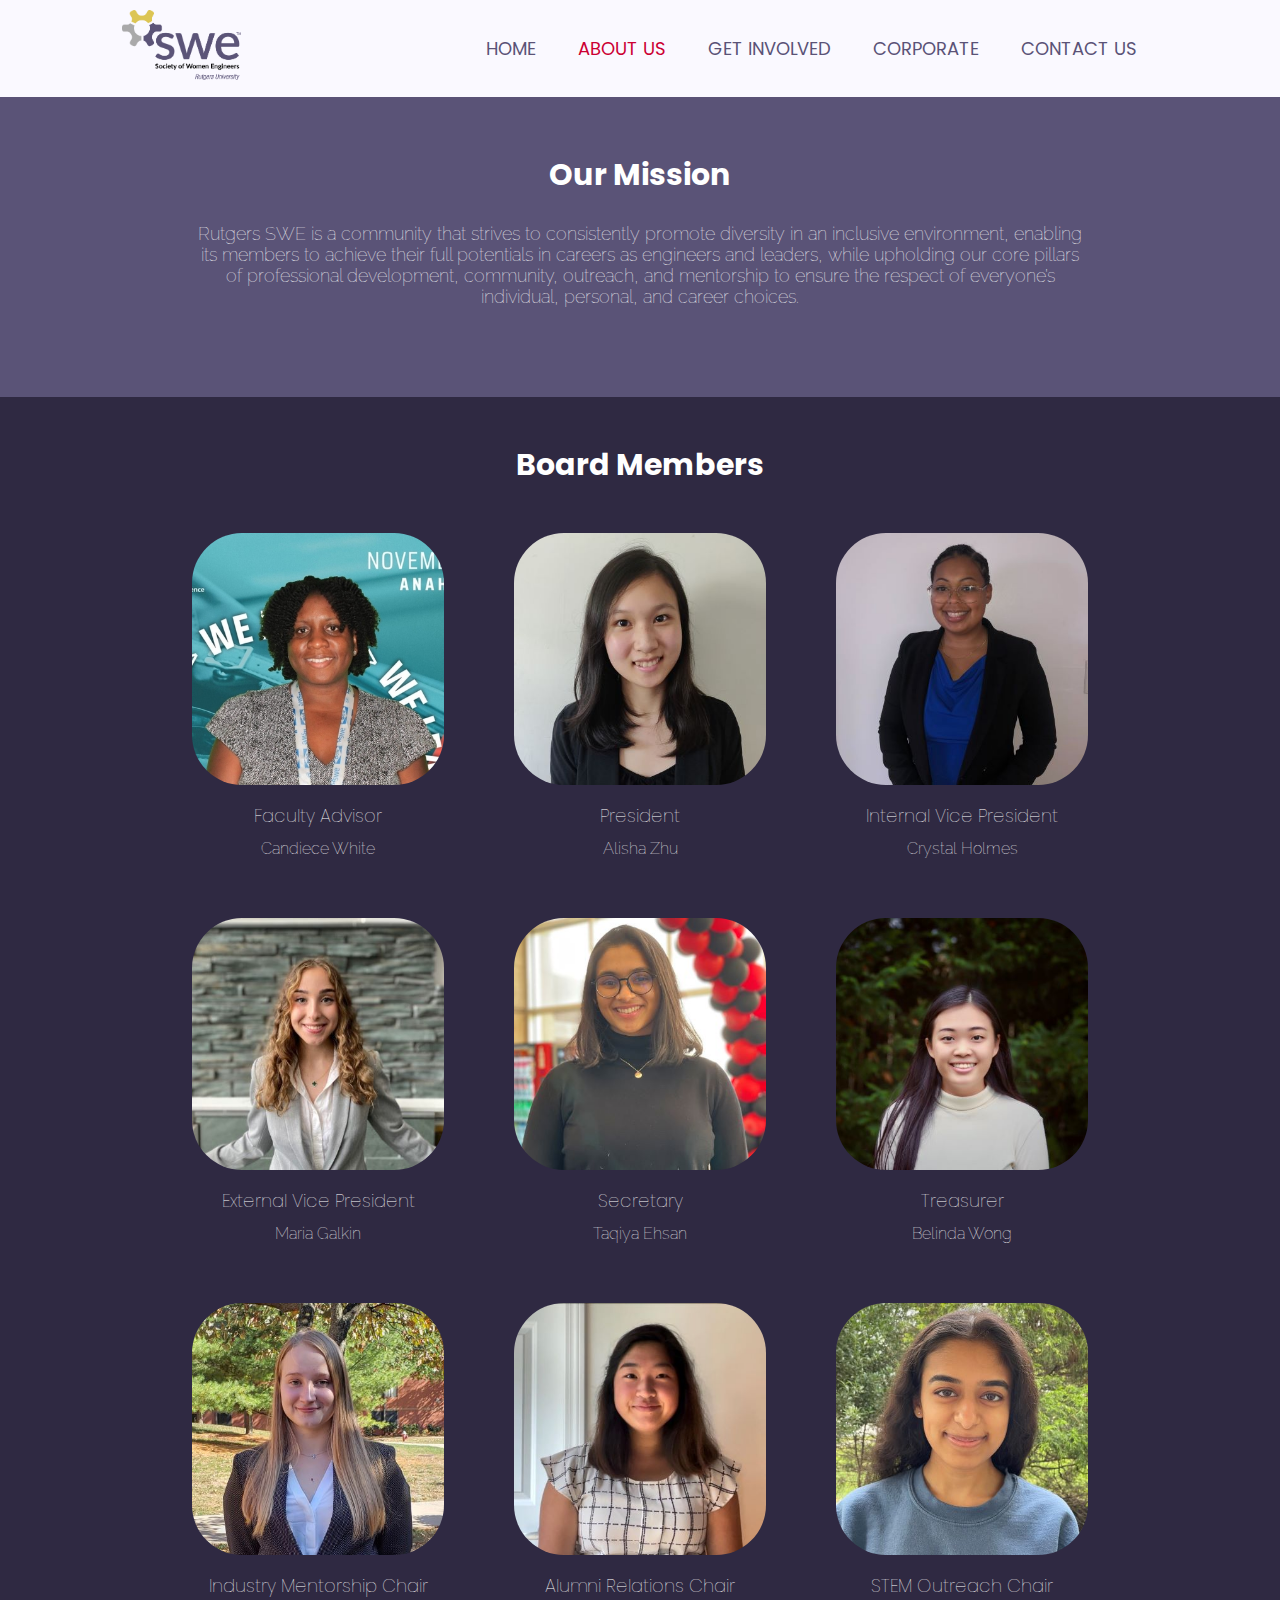
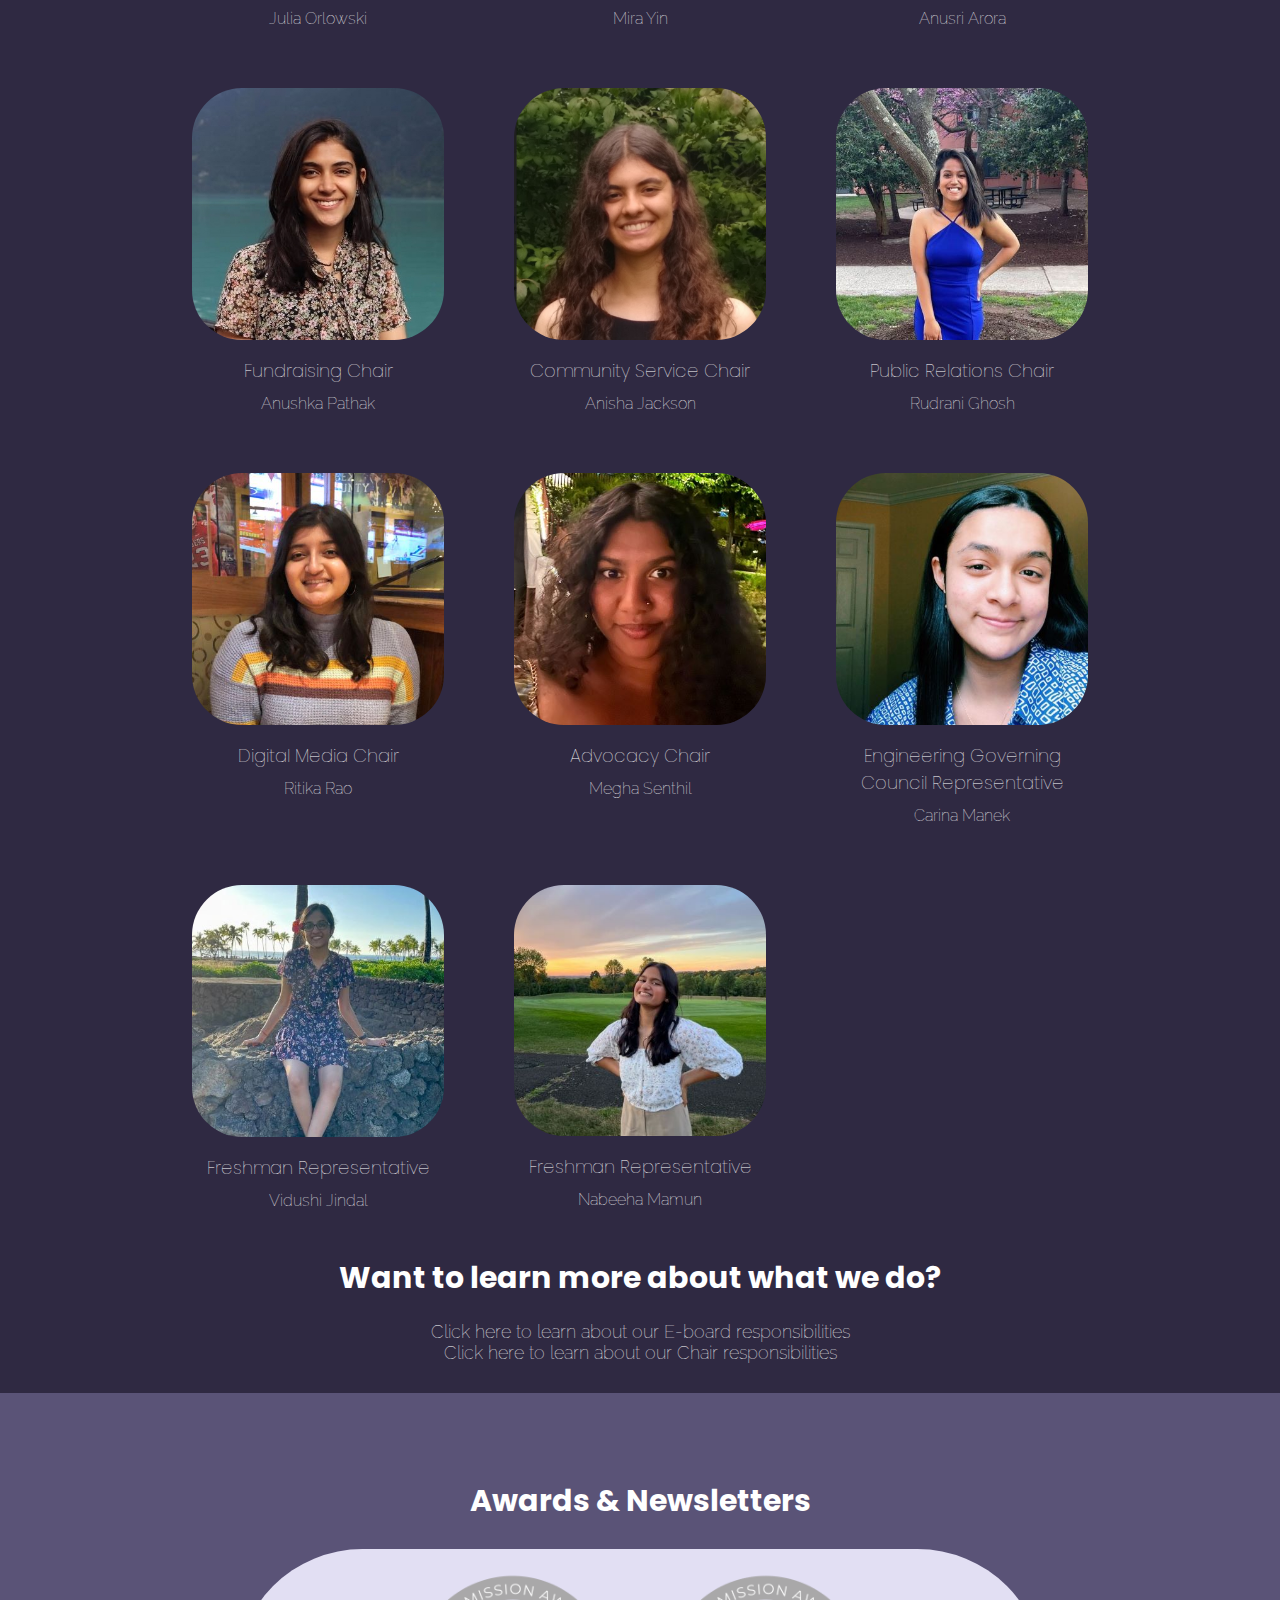
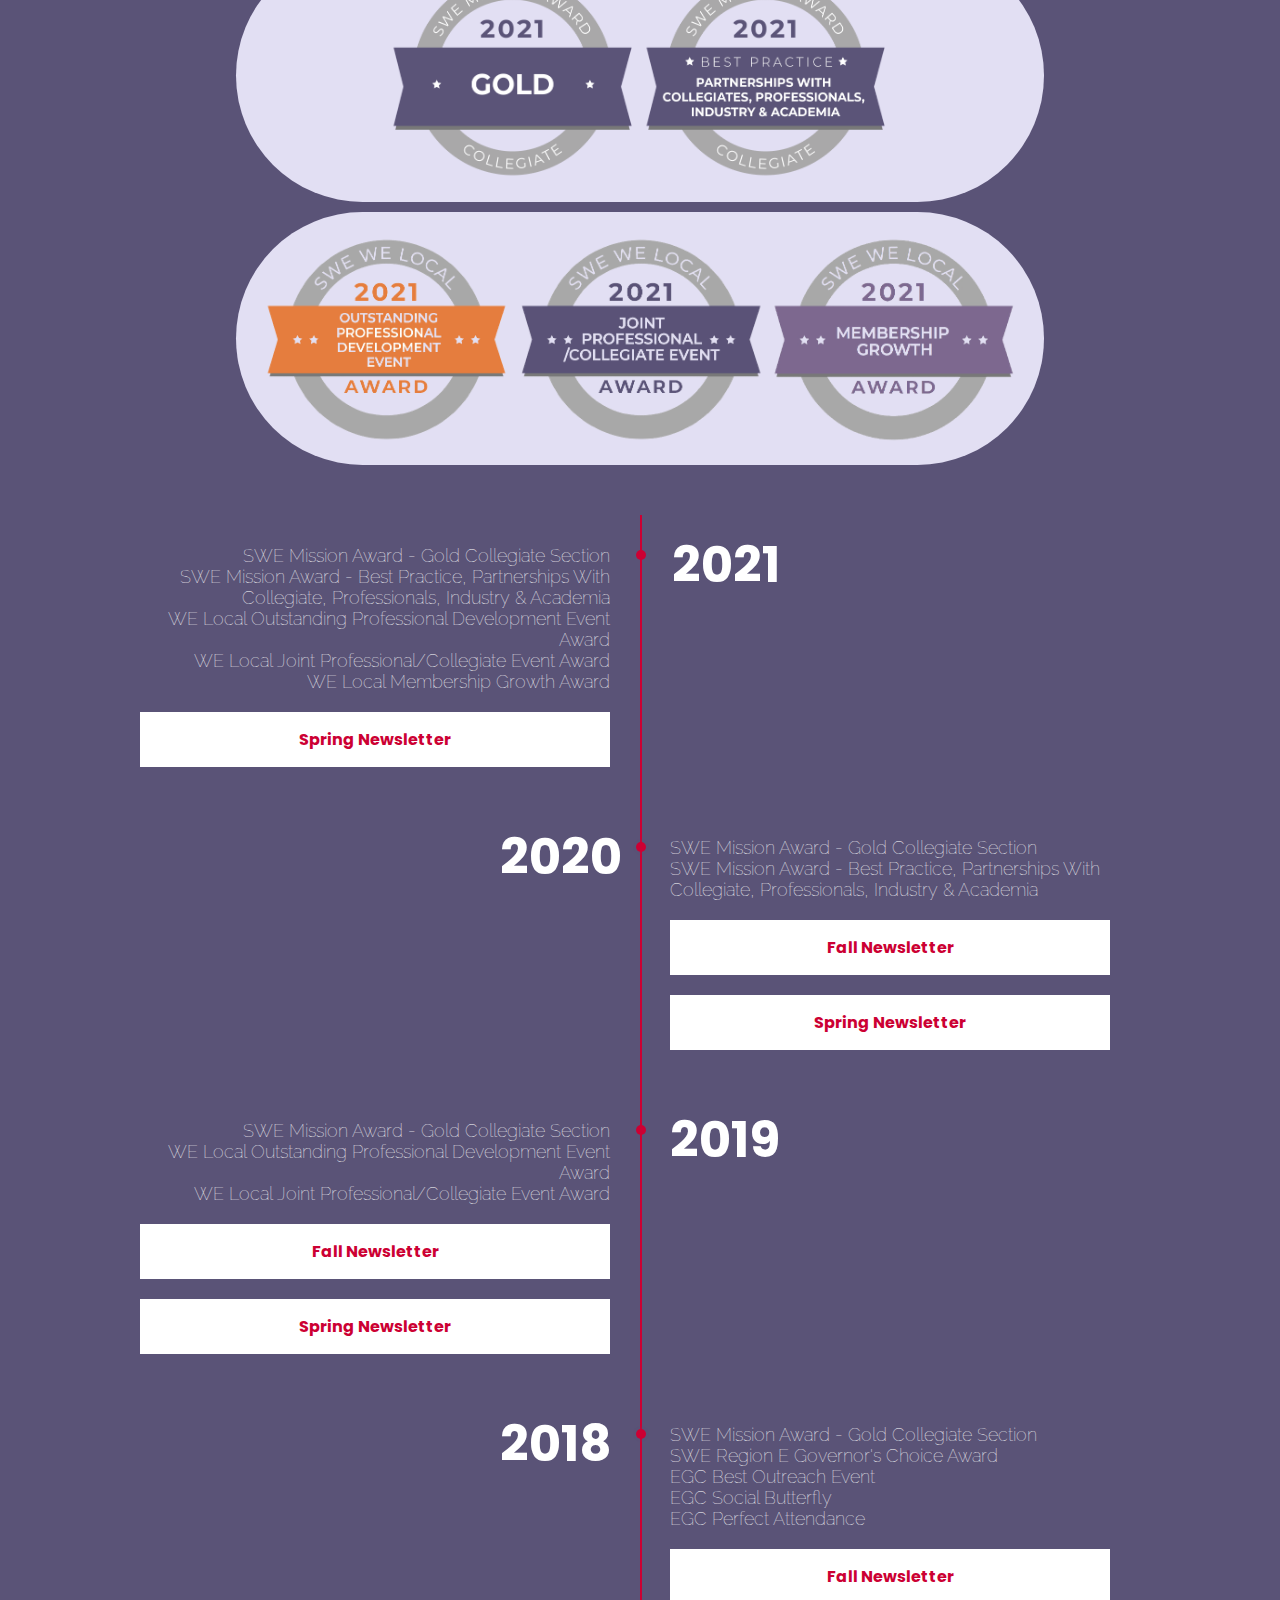
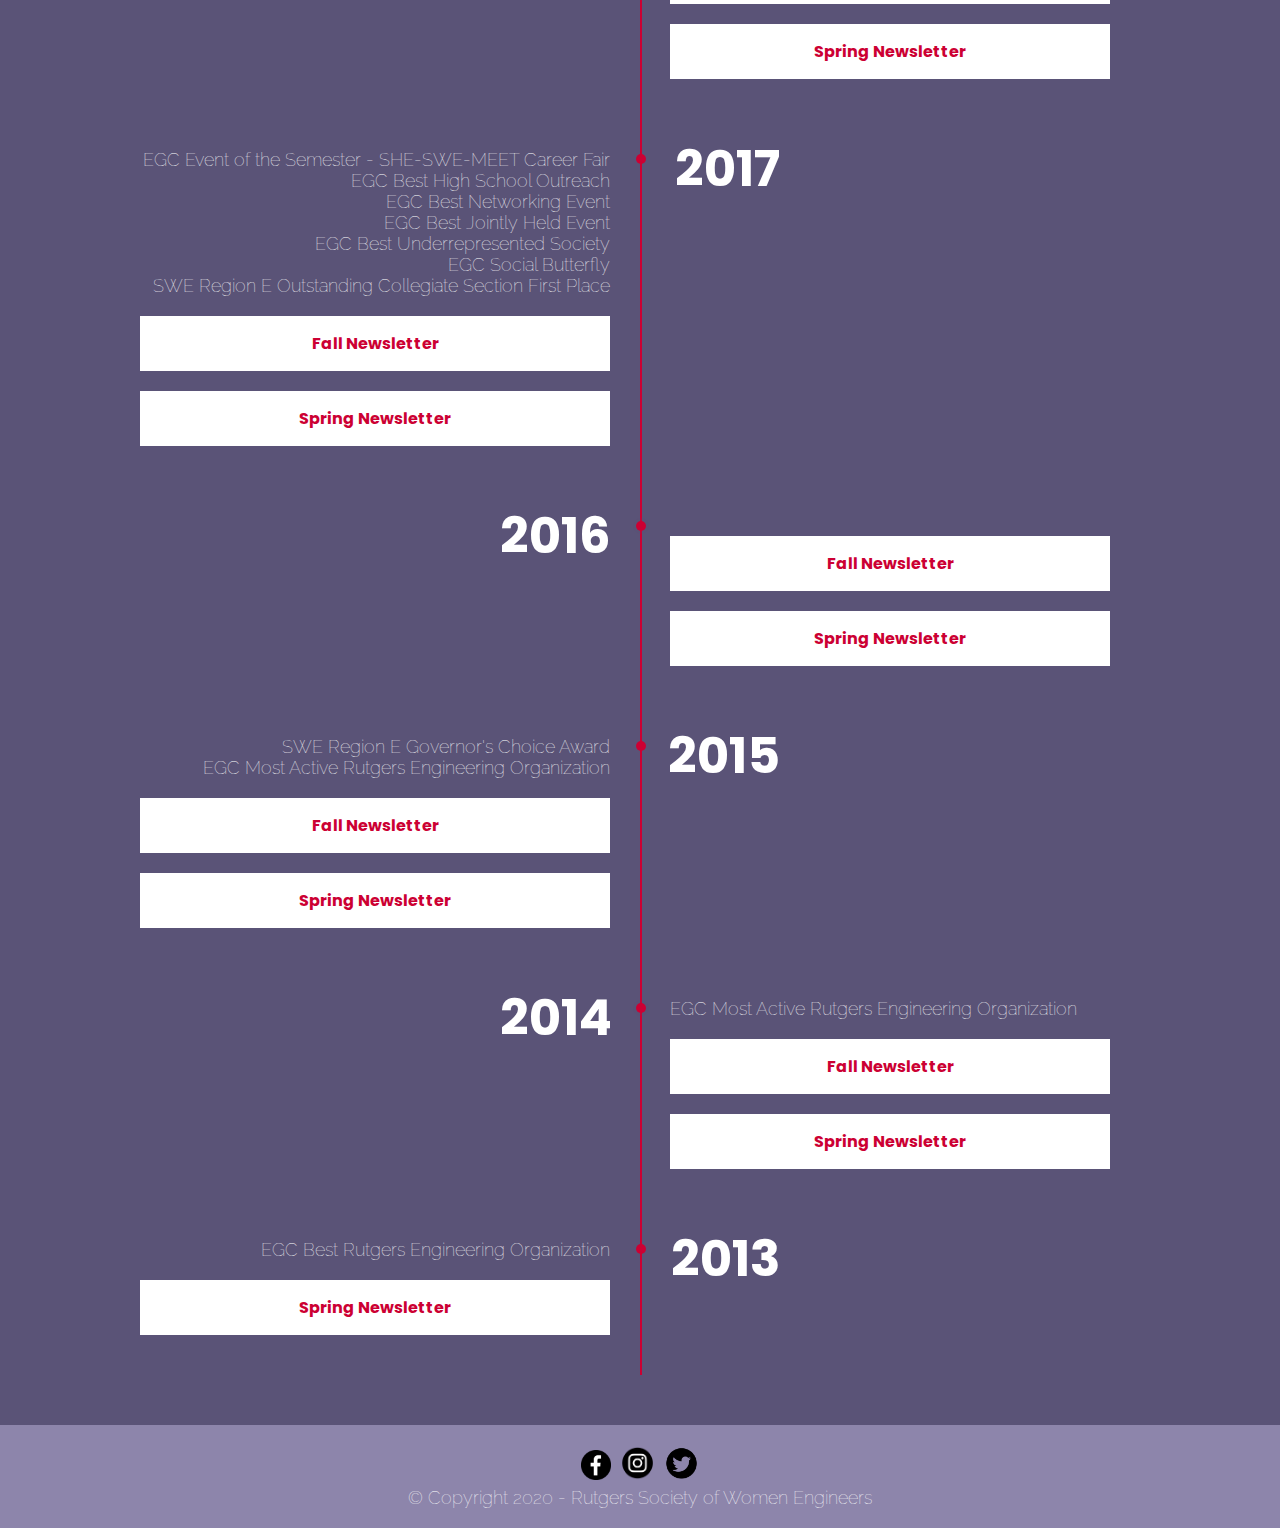
==== aboutus.html @ bba9e517 "initial commit" ====
<!DOCTYPE html>
    <head>
        <meta charset="utf-8">
        <meta http-equiv="X-UA-Compatible" content="IE=edge">
        <title></title>
        <meta name="description" content="">
        <meta name="viewport" content="width=device-width, initial-scale=1">
        <link rel="stylesheet" href="style.css">
        <link rel="apple-touch-icon" sizes="180x180" href="img/favicon_io/apple-touch-icon.png">
        <link rel="icon" type="image/png" sizes="32x32" href="img/favicon_io/favicon-32x32.png">
        <link rel="icon" type="image/png" sizes="16x16" href="img/favicon_io/favicon-16x16.png">
        <link href="https://fonts.googleapis.com/css2?family=Poppins&display=swap" rel="stylesheet">
        <link href="https://fonts.googleapis.com/css2?family=Raleway&display=swap" rel="stylesheet">
    </head>
    <body>
        <div class="site-wrapper">
            <nav>
                <a href="index.html"><img src="/img/icons/RU_SWE_logo/SWE_Logo_Rutgers_University_4C.png" height="70px"></a>
                <ul class="nav-links">
                    <li><a href="index.html">Home</a></li>
                    <li class="current"><a href="aboutus.html">About Us</a></li>
                    <li><a href="getinvolved.html">Get Involved</a></li>
                    <li><a href="corp.html">Corporate</a></li>
                    <li><a href="contactus.html">Contact Us</a></li>
                </ul>
                <div class="burger">
                    <div class="line1"></div>
                    <div class="line2"></div>
                    <div class="line3"></div>
                </div>
            </nav>
            <section class="showcase">
                <div class="mission">
                    <div class="container">
                        <h2>Our Mission</h2>
                        <p>Rutgers SWE is a community that strives to consistently promote diversity in an inclusive environment, enabling its members to achieve their full potentials in careers as engineers and leaders, while upholding our core pillars of professional development, community, outreach, and mentorship to ensure the respect of everyone’s individual, personal, and career choices.</p>
                    </div>
                </div>
            </section>
            <section id="eboard">
                <div class="container">
                    <div>
                        <h2>Board Members</h2>
                    </div>
                    <div class="img-grid">
                        <div class="eboard-box">
                            <img id = "headshot" src="/img/headshots/2020_2021/resized/DeanWhite.jpg">
                            <h4>Faculty Advisor</h4>
                            <p>Candiece White</p>
                        </div>
                        <div class="eboard-box">
                            <img id = "headshot" src="/img/headshots/2021_2022/final/Alisha.jpg">
                            <h4>President</h4>
                            <p>Alisha Zhu</p>
                        </div>
                        <div class="eboard-box">
                            <img id = "headshot" src="/img/headshots/2022_2023/final/Crystal.jpg">
                            <h4>Internal Vice President</h4>
                            <p>Crystal Holmes</p>
                        </div>
                        <div class="eboard-box">
                            <img id = "headshot" src="/img/headshots/2022_2023/final/Maria.jpg">
                            <h4>External Vice President</h4>
                            <p>Maria Galkin</p>
                        </div>
                        <div class="eboard-box">
                            <img id = "headshot" src="/img/headshots/2022_2023/final/Taqiya.jpg">
                            <h4>Secretary</h4>
                            <p>Taqiya Ehsan</p>
                        </div>
                        <div class="eboard-box">
                            <img id = "headshot" src="/img/headshots/2021_2022/final/Belinda.jpg">
                            <h4>Treasurer</h4>
                            <p>Belinda Wong</p>
                        </div>
                        <div class="eboard-box">
                            <img id = "headshot" src="/img/headshots/2022_2023/final/Julia.jpg">
                            <h4>Industry Mentorship Chair</h4>
                            <p>Julia Orlowski</p>
                        </div>
                        <div class="eboard-box">
                            <img id = "headshot" src="/img/headshots/2022_2023/final/Mira.jpg">
                            <h4>Alumni Relations Chair</h4>
                            <p>Mira Yin</p>
                        </div>
                        <div class="eboard-box">
                            <img id = "headshot" src="/img/headshots/2022_2023/final/Anusri.jpeg">
                            <h4>STEM Outreach Chair</h4>
                            <p>Anusri Arora</p>
                        </div>
                        <div class="eboard-box">
                            <img id = "headshot" src="/img/headshots/2020_2021/resized/Anushka.jpg">
                            <h4>Fundraising Chair</h4>
                            <p>Anushka Pathak</p>
                        </div>
                        <div class="eboard-box">
                            <img id = "headshot" src="/img/headshots/2021_2022/final/Anisha.png">
                            <h4>Community Service Chair</h4>
                            <p>Anisha Jackson</p>
                        </div>
                        <div class="eboard-box">
                            <img id = "headshot" src="/img/headshots/2022_2023/final/Rudrani.jpg">
                            <h4>Public Relations Chair</h4>
                            <p>Rudrani Ghosh</p>
                        </div>
                        <div class="eboard-box">
                            <img id = "headshot" src="/img/headshots/2022_2023/final/Ritika.jpg">
                            <h4>Digital Media Chair</h4>
                            <p>Ritika Rao</p>
                        </div>
                        <div class="eboard-box">
                            <img id = "headshot" src="/img/headshots/2022_2023/final/Megha.jpg">
                            <h4>Advocacy Chair</h4>
                            <p>Megha Senthil</p>
                        </div>
                        <div class="eboard-box">
                            <img id = "headshot" src="/img/headshots/2022_2023/final/Carina.jpeg">
                            <h4>Engineering Governing Council Representative</h4>
                            <p>Carina Manek</p>
                        </div>
                       <!--- <div class="eboard-box">
                            <img id = "headshot" src="insert link">
                            <h4>Historian</h4>
                            <p>insert name</p>
                        </div> -->
                   
                        <div class="eboard-box">
                            <img id = "headshot" src="/img/headshots/2022_2023/final/Vidushi.jpg">
                            <h4>Freshman Representative</h4>
                            <p>Vidushi Jindal</p>
                        </div>
                        <div class="eboard-box">
                            <img id = "headshot" src="/img/headshots/2022_2023/final/Nabeeha.jpg">
                            <h4>Freshman Representative</h4>
                            <p>Nabeeha Mamun</p>
                        </div>
                    </div>
                </div>
                
                <div class="pdfs">
                    <h2>Want to learn more about what we do?</h2>
                    <p class=""><a href=docs/eboardresponsibilities.pdf target="_blank">Click here to learn about our E-board responsibilities</a></p>
                    <p class=""> <a href=docs/chairresponsibilities.pdf target="_blank"> Click here to learn about our Chair responsibilities</a></p>
                </div>
    
            </section>  
            <div class="a-n">
                <h2>Awards & Newsletters</h2>
            </div>
            <div class="badges">
                <div class="badges-row">
                    <img src="/img/Badges-Collegiate_Gold2021.png" width="33%">
                    <img src="/img/Badges-Collegiate_Partnerships2021.png" width="33%">
                </div>
                <div class="badges-row">
                    <img src="/img/Badges-Collegiate_ProfDev2021.png" width="33%">
                    <img src="/img/Badges-Collegiate_JointProf2021.png" width="33%">
                    <img src="/img/Badges-Collegiate_MembGrowth2021.png" width="33%">
                </div>
            </div>
            <div class="timeline">
                <ul>
                    <li>
                        <div class="content">
                            <h3>2021</h3>
                            <div class="awards">
                                <p>SWE Mission Award - Gold Collegiate Section</p>
                                <p>SWE Mission Award - Best Practice, Partnerships With Collegiate, Professionals, Industry & Academia</p>
                                <p>WE Local Outstanding Professional Development Event Award</p>
                                <p>WE Local Joint Professional/Collegiate Event Award</p>
                                <p>WE Local Membership Growth Award</p>
                            </div>
                            <a class="button" href="/docs/newsletters/Spring 2021 Newsletter.pdf" target="_blank">Spring Newsletter</a>
                        </div>
                    </li>
                    <li>
                        <div class="content">
                            <h3>2020</h3>
                            <div class="awards">
                                <p>SWE Mission Award - Gold Collegiate Section</p>
                                <p>SWE Mission Award - Best Practice, Partnerships With Collegiate, Professionals, Industry & Academia</p>
                            </div>
                            <a class="button" href="docs/newsletters/Fall 2020 Newsletter.pdf" target="_blank">Fall Newsletter</a>
                            <a class="button" href="docs/newsletters/Spring 2020 Newsletter.pdf" target="_blank">Spring Newsletter</a>
                        </div>
                    </li>
                    <li>
                        <div class="content">
                            <h3>2019</h3>
                            <div class="awards">
                                <p>SWE Mission Award - Gold Collegiate Section</p>
                                <p>WE Local Outstanding Professional Development Event Award</p>
                                <p>WE Local Joint Professional/Collegiate Event Award</p>
                            </div>
                            <a class="button" href="docs/newsletters/Fall 2019 Newsletter.pdf" target="_blank">Fall Newsletter</a>
                            <a class="button" href="docs/newsletters/newsletter_spring2019.pdf" target="_blank">Spring Newsletter</a>
                        </div>
                    </li>
                    <li>
                        <div class="content">
                            <h3>2018</h3>
                            <div class="awards">
                                <p>SWE Mission Award - Gold Collegiate Section</p>
                                <p>SWE Region E Governor's Choice Award</p>
                                <p>EGC Best Outreach Event</p>
                                <p>EGC Social Butterfly</p>
                                <p>EGC Perfect Attendance</p>
                            </div>                        
                            <a class="button" href="docs/newsletters/newsletter_fall2018.pdf" target="_blank">Fall Newsletter</a>
                            <a class="button" href="docs/newsletters/newsletter_spring2018.pdf" target="_blank">Spring Newsletter</a>
                        </div>
                    </li>
                    <li>
                        <div class="content">
                            <h3>2017</h3>
                            <div class="awards">
                                <p>EGC Event of the Semester - SHE-SWE-MEET Career Fair</p>
                                <p>EGC Best High School Outreach</p>
                                <p>EGC Best Networking Event</p>
                                <p>EGC Best Jointly Held Event</p>
                                <p>EGC Best Underrepresented Society</p>
                                <p>EGC Social Butterfly</p>
                                <p>SWE Region E Outstanding Collegiate Section First Place</p>
                            </div>
                            <a class="button" href="docs/newsletters/newsletter_fall2017.pdf" target="_blank">Fall Newsletter</a>
                            <a class="button" href="docs/newsletters/newsletter_spring2017.pdf" target="_blank">Spring Newsletter</a>
                        </div>
                    </li>
                    <li>
                        <div class="content">
                            <h3>2016</h3>
                            <div class="awards">
    
                            </div>
                            <a class="button" href="docs/newsletters/newsletter_fall2016.pdf" target="_blank">Fall Newsletter</a>
                            <a class="button" href="docs/newsletters/newsletter_spring2016.pdf" target="_blank">Spring Newsletter</a>
                        </div>
                    </li>
                    <li>
                        <div class="content">
                            <h3>2015</h3>
                            <div class="awards">
                                <p>SWE Region E Governor's Choice Award</p>
                                <p>EGC Most Active Rutgers Engineering Organization</p>
                            </div>
                            <a class="button" href="docs/newsletters/newsletter_fall2015.pdf" target="_blank">Fall Newsletter</a>
                            <a class="button" href="docs/newsletters/newsletter_spring2015.pdf" target="_blank">Spring Newsletter</a>
                        </div>
                    </li>
                    <li>
                        <div class="content">
                            <h3>2014</h3>
                            <div class="awards">
                                <p>EGC Most Active Rutgers Engineering Organization</p>
                            </div>
                            <a class="button" href="docs/newsletters/newsletter_fall2014.pdf" target="_blank">Fall Newsletter</a>
                            <a class="button" href="docs/newsletters/newsletter_spring2014.pdf" target="_blank">Spring Newsletter</a>
                        </div>
                    </li>
                    <li>
                        <div class="content">
                            <h3>2013</h3>
                            <div class="awards">
                                <p>EGC Best Rutgers Engineering Organization</p>
                            </div>
                            <a class="button" href="docs/newsletters/newsletter_spring2013.pdf" target="_blank">Spring Newsletter</a>
                        </div>
                    </li>
                    <div style="clear: both;"></div>
                </ul>
            </div>
            <footer>
                <div class="socials">
                    <a href="https://www.facebook.com/SWERutgers"><img src="/img/icons/facebook.png" width="30"></a>
                    <a href="https://www.instagram.com/swerutgers/"><img src="/img/icons/instagram.png" width="45"></a>
                    <a href="https://twitter.com/SWERutgers"><img src="/img/icons/twitter.png" width="35"></a>
                </div>
                <div class="copyright">
                    <p class="text-center">© Copyright 2020 - Rutgers Society of Women Engineers</p>
                </div>
            </footer>
        </div>
        
        <script src="app.js"></script>
    </body>
</html>
---- style.css ----
body{
    font-family: 'Poppins', sans-serif;
    padding:0;
    margin:0;
    background: #5A5377;
    color: #ffffff;
    overflow-x: hidden;
}

.site-wrapper{
    overflow-x: hidden;
    position: relative;
}

/* Global */
.container{
    width:70%;
    margin:auto;
    overflow:hidden;
}

ul{
    margin:0;
    padding:0;
}

p{
    font-family: 'Raleway', sans-serif;
    font-size: 18px;
    font-weight: 100;
    margin:0;
    padding:0;
}

h1{
    
    font-size: 45px;
    padding-top: 55px;
    margin-bottom: 10px;
    font-weight: bold;
}

h2{
    
    font-size: 30px;
    font-weight: bold;
}

h3{
    
    font-size: 24px;
    font-weight: bold;
}

h4{
    
    font-size: 18px;
    font-weight: bold;
    padding:0;
    margin:10px;
}

.button{
    color:#cc0033;
    background: #ffffff;
    text-decoration: none;
    font-weight: bold;
    padding: 15px;  
    margin-top: 20px;
    display: flex;
    width: auto;
    justify-content: center;
}

.button:hover{
    color:#ffffff;
    background: #cc0033;
}

/* Header **/
nav{
    background: #faf9ff;
    color: #5A5377;
    min-height: 70px;
    justify-content: space-around;
    display: flex;
    align-items: center;
    padding: 10px;
}

.nav-links{
    display: flex;
    width: 55%;
    justify-content: space-around;
}

.nav-links li{
    list-style: none;
}

.nav-links a{
    color:#5A5377;
    text-decoration:none;
    text-transform: uppercase;
    font-size:18px;
}

.nav-links a:hover{
    color: #cc0033;
    font-weight: bold;
}

.nav-links .current a{
    color: #cc0033;
}

.burger {
    display: none;
}

.burger div{
    width: 25px;
    height: 3px;
    background-color:#5A5377;
    margin: 5px;
    transition: all 0.3s ease;
}

/* Home **/
.showcase .home{
    background:linear-gradient(rgba(90, 83, 119, 0.5), rgba(90, 83, 119, .5)), url('/img/board22conf.jpg') no-repeat center top;
    display: block;
    margin-bottom: auto;
    margin-left: auto;
    margin-right: auto;
    width: 100%;
    min-height: 500px;
    text-align: center;
    color: #ffffff;
}

.showcase h1{
    font-family: 'Bad Script', sans-serif;
    font-size: 50px;
    padding-top: 70px;
    margin-bottom: 10px;
    font-weight: bold;
}

/* Boxes **/
#whyjoin{
    padding-top: 10px;
    text-align: center;
    background: #797099;
    padding-bottom: 30px;
}

#whyjoin .box3 h3{
    padding:0;
    margin:0;
}

#whyjoin .box3{
    float:right;
    width:33%;
    padding:10px 30px 10px 50px;
    box-sizing: border-box;
}

#calendar{
    min-height: 500px;
    padding: 50px;
}

#calendar .mailing{
    float: left;
    width: 40%;
    padding:0;
    margin:0;
    padding-top: 30px;
    text-align: center;
    padding-left: 80px;
}

#calendar .cal{
    float: right;
    width: 40%;
    text-align: center;
    padding:0;
    margin:0;
}

#calendar .cal iframe{
    height: 300px;
    width:80%;
    padding:0;
    margin:0;
}

#calendar h2{
    padding:0;
    margin:0;
    margin-bottom:40px;
}

/* About Us **/
.showcase .mission{
    min-height: 300px;
    text-align: center;
    color: #ffffff;
}
.showcase .mission h2{
    padding-top: 30px;
}
#eboard{
    background: #2f2942;
}
.img-grid {
    display: grid;
    grid-template-columns: repeat(auto-fit, minmax(180px, 1fr));
    grid-row-gap: 60px;
    grid-column-gap: 70px;
    justify-content: center;
}
#eboard h2{
    text-align: center;
    padding: 20px; 
}
#eboard h4{
    font-weight: lighter;
}
.eboard-box {
    box-sizing: border-box;
    text-align: center;
}
.eboard-box img{
    width: 100%;
    border-radius: 50px;
}
.eboard-box p{
    font-size: 16px;
}
.description {
    padding: 0 18px;
    /*max-height: 0;
    overflow: hidden;
    transition: max-height 0.2s ease-out;*/
    text-align: center;
    color: #f1f1f1;
    background-color: #2f2942;
    border-radius: 5px;
    position:relative;
    z-index: 1;
}
.description h4{
    padding: 10px 0 0 0;
    margin:0;
    font-size: 18px;
    
}
.description p{
    padding-bottom: 10px;
    margin:0;
    font-size: 14px;
}

.pdfs h2{
    padding-bottom: 0px;
    margin-bottom: 0;
}
.pdfs{
    text-align: center;
    padding-bottom: 30px;
}
.pdfs a{
    color: white;
    text-decoration: none;
}
.pdfs a:hover{
    color: #cc0033;
}
.a-n {
    text-align: center;
    padding-top: 30px;
    margin-top: 30px;
}

.badges-row {
    background-color: #e2dff3;
    border-radius: 200px;
    margin: auto;
    margin-top: 10px;
    width: 60%;
    padding: 20px;
    display: flex;
    align-content: center;
    justify-content: center;
}

.timeline {
    position: relative;
    margin: 50px auto;
    padding: 0;
    width: 1000px;
}
.timeline::before{
    content: '';
    position: absolute;
    left: 50%;
    width: 2px;
    height: 100%;
    background: #cc0033;
}
.timeline ul {
    margin: 0;
    padding: 0;
}
.timeline ul li{
    line-height: normal;
    position: relative;
    width: 50%;
    padding: 0px 30px 20px 0px;
    list-style: none;
    box-sizing: border-box;
}
.timeline ul li:nth-child(odd){
    float:left;
    text-align: right;
    clear:both;
}
.timeline ul li:nth-child(even){
    float:right;
    text-align: left;
    clear:both;
    padding-left: 30px;
}
.content{
    padding-bottom: 20px;
}
.timeline ul li:nth-child(odd)::before{
    content: '';
    position: absolute;
    top: 35px;
    right: -6px;
    width: 10px;
    height: 10px;
    background: #cc0033;
    border-radius: 50%;
}    
.timeline ul li h1{
    margin: 0;
    padding: 0;
}
.timeline ul li:nth-child(even)::before{
    content: '';
    position: absolute;
    top: 35px;
    left: -4px;
    width: 10px;
    height: 10px;
    background: #cc0033;
    border-radius: 50%;
    box-shadow: 0 0 0 3px rgba(90, 83, 119, .1);
}    
.timeline ul li:nth-child(odd) h3{
    content: '';
    position: absolute;
    top: 12px;
    right: -140px;
    margin:0;
    padding: 0px;
    font-size: 50px;
}    
.timeline ul li:nth-child(even) h3{
    content: '';
    position: absolute;
    top: 12px;
    left: -140px;
    margin:0;
    padding: 0px;
    font-size: 50px;
}    
.awards{
    padding-top: 30px;
    padding-bottom: 0px;
}

/* Get Involved **/
.showcase .getinvolved{
    min-height: 200px;
    text-align: center;
    color: #ffffff;
    background-color: #797099;
}

.showcase .getinvolved h2{
    padding-top: 30px;
}

.sections-outer{
    background-color: #797099;
    padding: 30px 0px;
}

.sections{
    border: 8px double white;
    min-height: 70px;
    justify-content: space-around;
    display: flex;
    align-items: center;
    width: 70%;
    margin-right: auto;
    margin-left: auto;
}

.links{
    display: flex;
    width: 50%;
    justify-content: space-around;
    padding:0;
    margin: 0;
}

.links li{
    list-style: none;
    padding:0 20px;
    margin: 0;
}

.links a{
    color: white;
    text-decoration:none;
    text-transform: uppercase;
    font-size:18px;
    padding:0;
    margin: 0;
}

.links a:hover{
    color: #cc0033;
    font-weight: bold;
}

#types{
    background-color: #e2dff3;
    color: #5A5377;
    text-align: start;
    padding-bottom: 40px;
}

#types h1{
    padding-top: 0;
    padding-left: 10px;
}

#types h2{
    padding-top: 0;
    padding-left: 30px;
}

.events{
    display: flex;
    justify-content: space-around;
}

#alumni{
    background: #faf9ff;
}

.box{
    background:white;
    box-shadow: 0 13px 27px -5px hsla(240, 30.1%, 28%, 0.25), 0 8px 16px -8px hsla(0, 0%, 0%, 0.3), 0 -6px 16px -6px hsla(0, 0%, 0%, 0.03);
    border-radius: 7px;
    color: #797099;
    width: fit-content;
    padding: 40px 15px 25px 15px;
    box-sizing: border-box;
    text-align: center;
    margin: 20px 10px;
}

.box h3{
    padding:0;
    margin:0;
}

.box h4{
    padding:0;
    margin:0;
}

.box p{
    font-size: 16px;
    padding-top: 10px;
    text-align: justify;
}

.box img{
    width: 70%;
    margin-bottom: 15px;
}

#membership{
    margin: auto;
    padding-bottom: 30px;
}

#membership h2{
    padding-top: 20px;
    padding-bottom: 0px;
    margin-bottom: 10px;
}

#membership h3{
    padding-left: 50px;
    padding-top: 0;
    margin-top: 0;
}

#membership li{
    list-style: square;
    margin-left: 70px;
    padding-left: 10px;
}

#alumni p{
    width: 95%;
    margin:auto;
}

#highschool p{
    width: 95%;
    margin: auto;
}

.swelearn {
    padding-top: 10px;
    text-align: center;
    background: #797099;
    padding-bottom: 30px;
    margin: auto;
}

.swelearn p {
    width: 80%;
    text-align: center;
    margin: auto;
}

#swelearn-months {
    margin: auto;
    width: 60%;
}

.month-box {
    background:white;
    box-shadow: 0 13px 27px -5px hsla(240, 30.1%, 28%, 0.25), 0 8px 16px -8px hsla(0, 0%, 0%, 0.3), 0 -6px 16px -6px hsla(0, 0%, 0%, 0.03);
    border-radius: 7px;
    color: #797099;
    padding: 15px 15px 15px 15px;
    box-sizing: border-box;
    text-align: left;
    margin: 20px 10px;
    width: auto;
}

.month-box h3 {
    margin: 0;
    padding: 0;
}

.month-box h4 {
    font-style: italic;
    margin: 0 0 15px 0;
    padding: 0;
}

/* Corporate **/
.showcase .corporate{
    min-height: 250px;
    text-align: center;
    color: #ffffff;
    padding-top: 30px;
}

.corp-events {
    padding: 10px 0px 0 0px;
    min-height: 400px;
    display: flex;
}

.corp-events .content{
    padding: 40px 80px;
}

.corp-events .SSM{
    background:linear-gradient(rgba(58, 52, 82, 0.8), rgba(58, 52, 82, 0.8)), url('/img/SSM.JPG') no-repeat;
    min-height: 500px;
    background-size: 1000px;
    background-position: top left;
    border-right: 1px solid white;
}

.corp-events .IMP{
    background:linear-gradient(rgba(58, 52, 82, 0.8), rgba(58, 52, 82, 0.8)), url('/img/IMP.JPG') no-repeat;
    min-height: 500px;
    background-size: 1000px;
    background-position: bottom right;
}

.corp-events .box2{
    padding:0;
    width: 50%;
    box-sizing: border-box;
    text-align: left;
}

.corp-events a{
    color: white;
}

.sponsorship {
    background: #e2dff3;
    color: #2f2a46;
    padding: 20px 40px 20px 40px;
    margin-top:0px;
    text-align: center;
}

.sponsorship p{
    text-align: justify;
    padding-bottom: 20px;
}

/* Contact Us **/
.showcase .contactus{
    min-height: 100px;
    text-align: center;
    color: #ffffff;
}

.showcase .contactus h2{
    font-size: 50px;
    padding-bottom: 0;
}

.contacts .collapsible {
    background-color: white;
    color: #2f2a46;
    font-family: 'Poppins', sans-serif;
    cursor: pointer;
    padding: 18px;
    width: 100%;
    border: none;
    text-align: left;
    outline: none;
    font-size: 18px;
    border: 1px solid #2f2a46;
    border-radius: 5px;
    text-transform: uppercase;
}

.contacts .active, .collapsible:hover {
    background-color: #eae6ff;
}
.contacts .content {
    padding: 0 18px;
    max-height: 0;
    overflow: hidden;
    transition: max-height 0.2s ease-out;
    color: #2f2a46;
    background-color: #f1f1f1;
    border-radius: 5px;
}
.contacts .content h4{
    padding: 10px 0 0 0;
    margin:0;
}
.contacts .content p{
    padding-bottom: 10px;
    margin:0;
}

.contacts {
    padding-bottom: 50px;
    padding-top: 0;
    margin: 0;
}

footer{
    background: #8d85ab;
    text-align: center;
    padding:20px;
}

@media screen and (max-width:1100px){
    .corp-events .box2{
        float:none;
        width:100%;
    }
}

@media screen and (max-width:950px){
    body{
        overflow-x: hidden;
    }
    .nav-links{
        position: absolute;
        right: 0px;
        height: 92vh;
        top: 8vh;
        background-color: #ffffff;
        display: flex;
        flex-direction: column;
        align-items: center;
        width: 50%;
        transform: translateX(100%);
        transition: transform 0.5s ease-in;
    }
    .burger{
        display: block;
        cursor: pointer;
    }

    .showcase .home h1{
        padding-top:0;
        margin-top:60px;
    }
    .showcase .mission{
        padding-bottom: 30px;
    }

    .timeline::before{
        left:70px;
    }    

    .timeline ul li{
        width: 100%;
        padding: 0px 25px 0px 110px;
    }
    .timeline ul li:nth-child(odd){
        float:left;
        text-align: left;
        clear:both;
    }

    .timeline ul li:nth-child(even) .awards{
        padding: 0;
        margin-top: 70px;
        margin-left: 80px;
        width: 40%;
    }

    .timeline ul li:nth-child(even) .button{
        margin-left: 80px;
        width: 30%;
    }

    .timeline ul li:nth-child(odd) .awards{
        width: 40%;
    }

    .timeline ul li:nth-child(odd) .button{
        width: 33%;
    }

    .timeline ul li:nth-child(even)::before{
        left: 65px;
    }

    .timeline ul li:nth-child(odd)::before{
        left: 65px;
    }

    .timeline ul li:nth-child(even) h3{
        left: 80px;
    }
    .timeline ul li:nth-child(odd) h3{
        right: 812px;
    }

    .timeline .awards {
        margin-top: 40px;
    }

    .links{
        width:80%
    }

    .events{
        flex-direction: column;
        width: 100%;
    }

    .getinvolved p{
        width: 75%;
        margin: auto;
    }

    .events .box{
        width: 80%;
        margin: 10px auto;
    }

    .showcase .corporate{
        padding-bottom: 25px;
    }
   
}

@media screen and (max-width:900px){
    body{
        overflow-x: hidden;
    }
    .nav-links{
        position: absolute;
        right: 0px;
        height: 92vh;
        top: 8vh;
        background-color: #ffffff;
        display: flex;
        flex-direction: column;
        align-items: center;
        width: 50%;
        transform: translateX(100%);
        transition: transform 0.5s ease-in;
    }
    .burger{
        display: block;
        cursor: pointer;
    }
    #whyjoin .box3{
        float:none;
        width:100%;
    }

    #calendar .mailing{
        float: none;
        width: 100%;
        padding:0;
        margin:0;
    }
    
    #calendar .cal{
        float: none;
        width: 100%;
        text-align: center;
        padding:0;
        margin-top:100px;
    }

   
}  

@media screen and (max-width:480px){
    .container{
        width:90%;
        overflow-x: hidden;
    }
    body{
        overflow-x: hidden;
    }
    .nav-links{
        position: absolute;
        right: 0px;
        height: 92vh;
        top: 8vh;
        background-color: #ffffff;
        display: flex;
        flex-direction: column;
        align-items: center;
        width: 50%;
        transform: translateX(100%);
        transition: transform 0.5s ease-in;
    }
    .burger{
        display: block;
        cursor: pointer;
    }
    .showcase{
        min-height: 100px;
    }
    .showcase h1{
        font-size: 32px;
    }
    #whyjoin .box3{
        float:none;
        width:100%;
    }

    #calendar .mailing{
        float: none;
        width: 100%;
        padding:0;
        margin:0;
    }
    
    #calendar .cal{
        float: none;
        width: 100%;
        text-align: center;
        padding:0;
        margin-top:100px;
    }

    .corp-events{
        flex-direction: column;
        width: 100%;
    }
    .corp-events .content{
        padding: 20px 20px;
    }
    .corp-events .SSM{
        background:#2f2a46;
        border-right: none;
    }
    .corp-events .IMP{
        background:#2f2a46;
    }
    .corp-events .box2{
        width: 100%;
        margin:auto;
        padding:0;
    }
    .sponsorship .container{
        width: auto;
    }
    .timeline {
        position: relative;
        margin: 50px 0;
        padding: 0;
        width: auto;
    }
    .timeline::before{
        left:25px;
    }    
    .timeline ul li:nth-child(even) .awards{
        padding: 0;
        margin-top: 70px;
        margin-left: 30px;
        width: 90%;
    }

    .timeline ul li:nth-child(even) .button{
        margin-left: 80px;
        width: 30%;
    }

    .timeline ul li:nth-child(odd) .awards{
        margin-left: 0;
        padding-left: 0;
        width: 90%;
    }

    .timeline ul li:nth-child(odd) .button{
        width: 33%;
    }

    .timeline ul li:nth-child(even)::before{
        left: 20px;
    }

    .timeline ul li:nth-child(odd)::before{
        left: 20px;
    }

    .timeline ul li:nth-child(even) h3{
        left: 50px;
    }
    .timeline ul li:nth-child(odd) h3{
        left: 50px;
    }

    .sections{
        width: 90%;
    }
   
}  



.nav-active{
    transform: translateX(0%);
}

.toggle .line1{
    transform: rotate(-45deg) translate(-5px, 6px);
}

.toggle .line2{
    opacity: 0;
}

.toggle .line3{
    transform: rotate(45deg) translate(-5px, -6px);
}
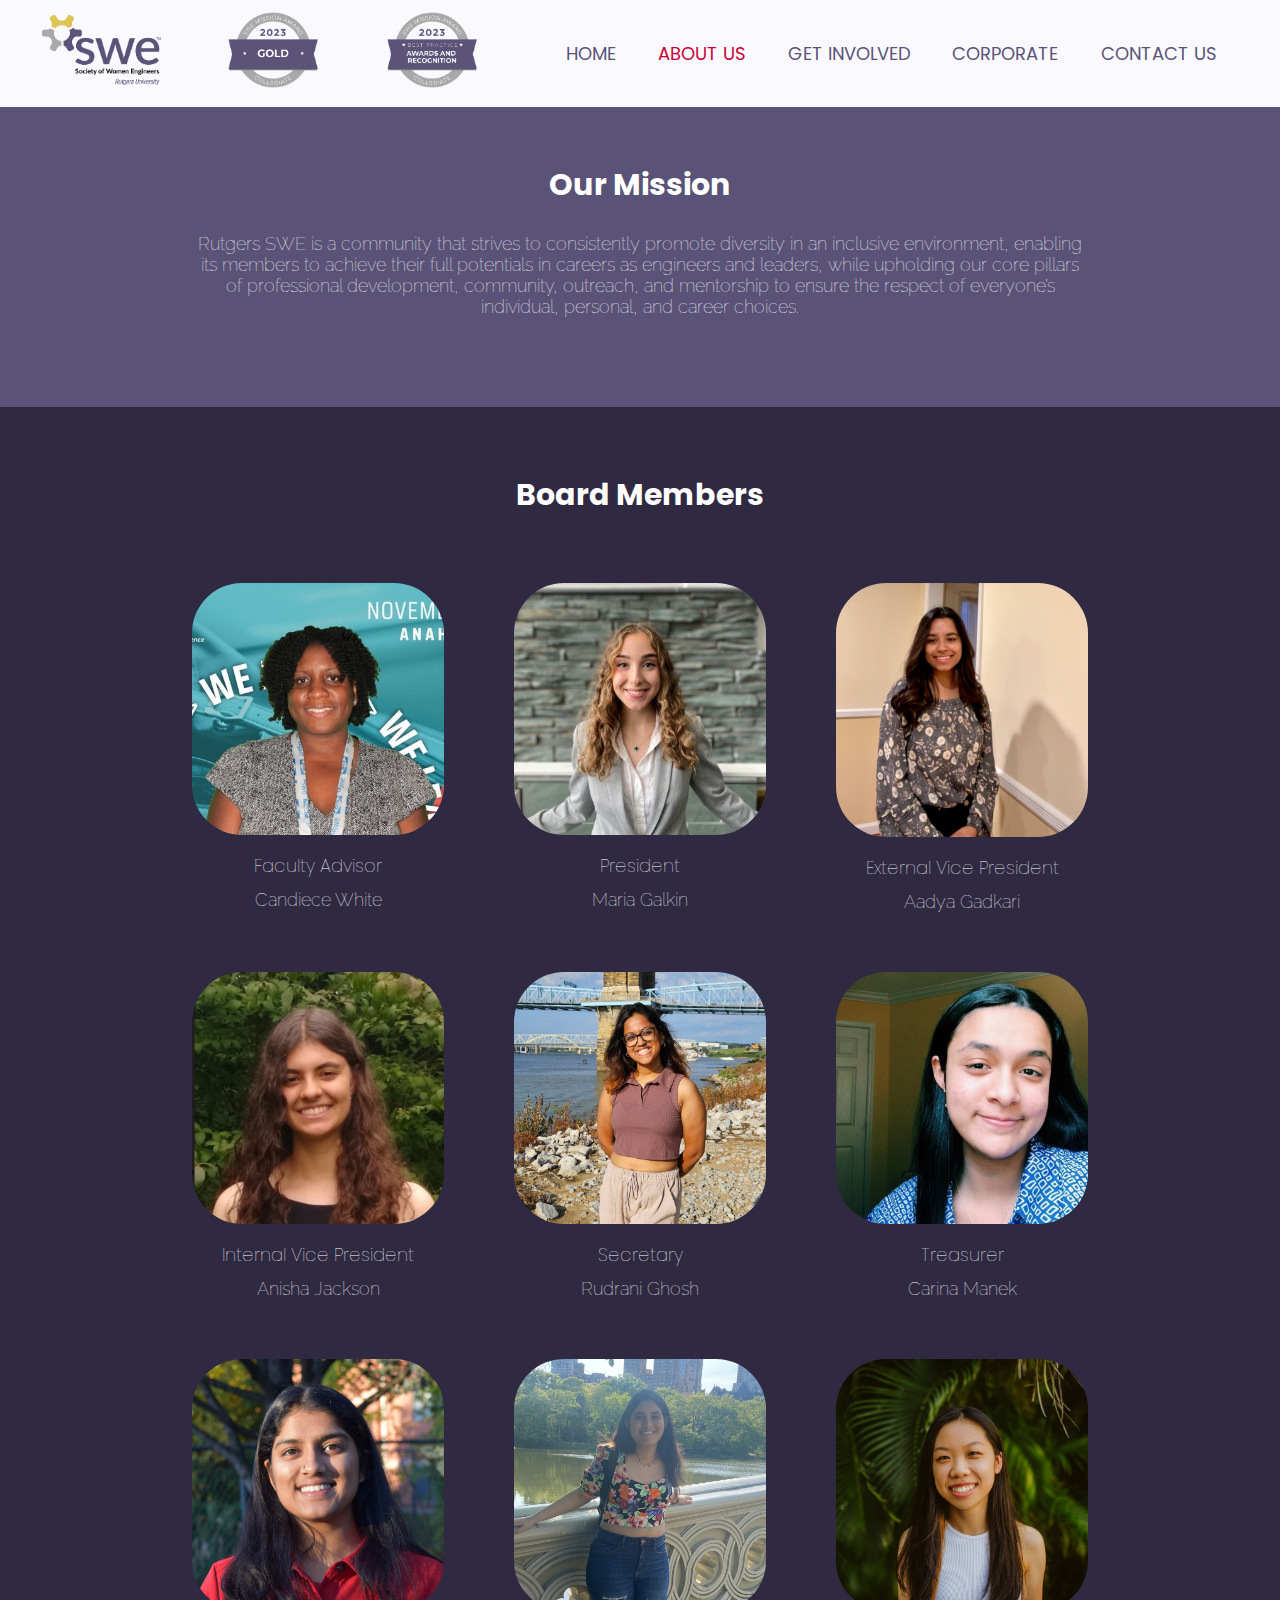
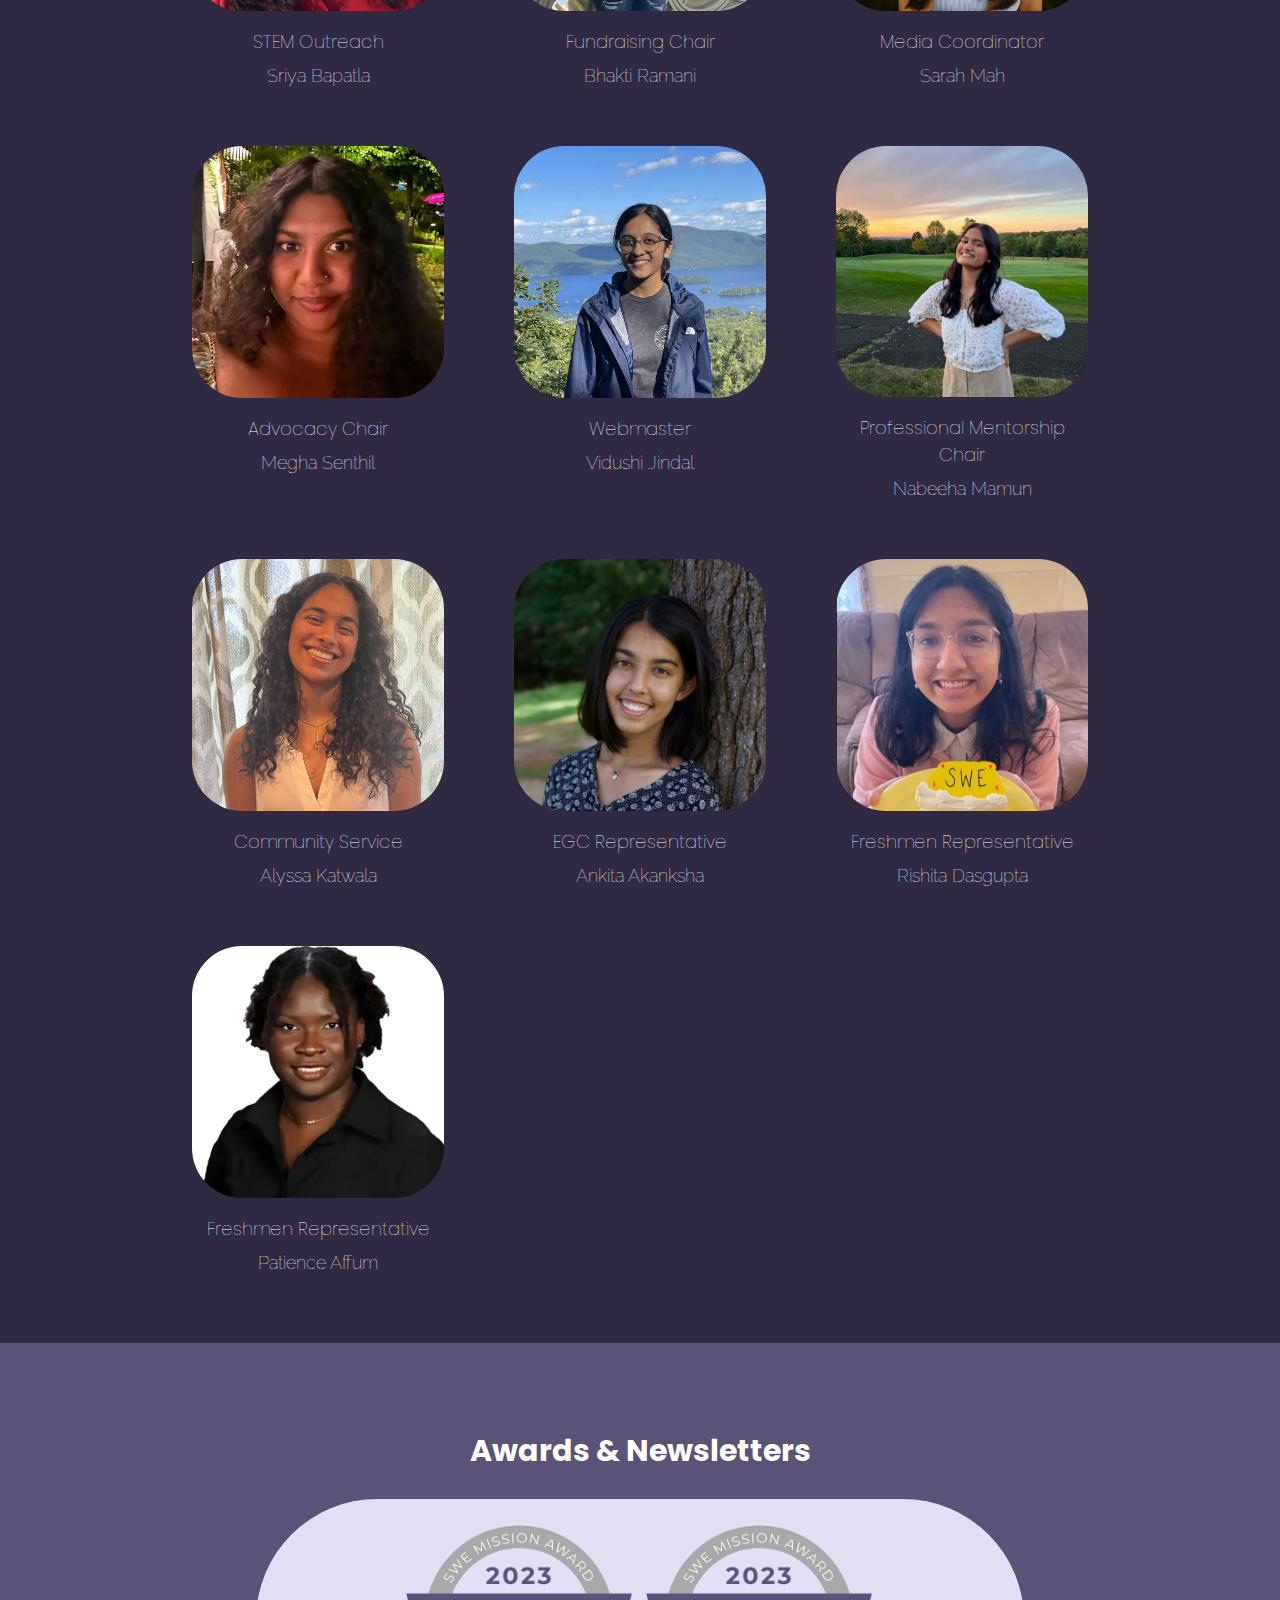
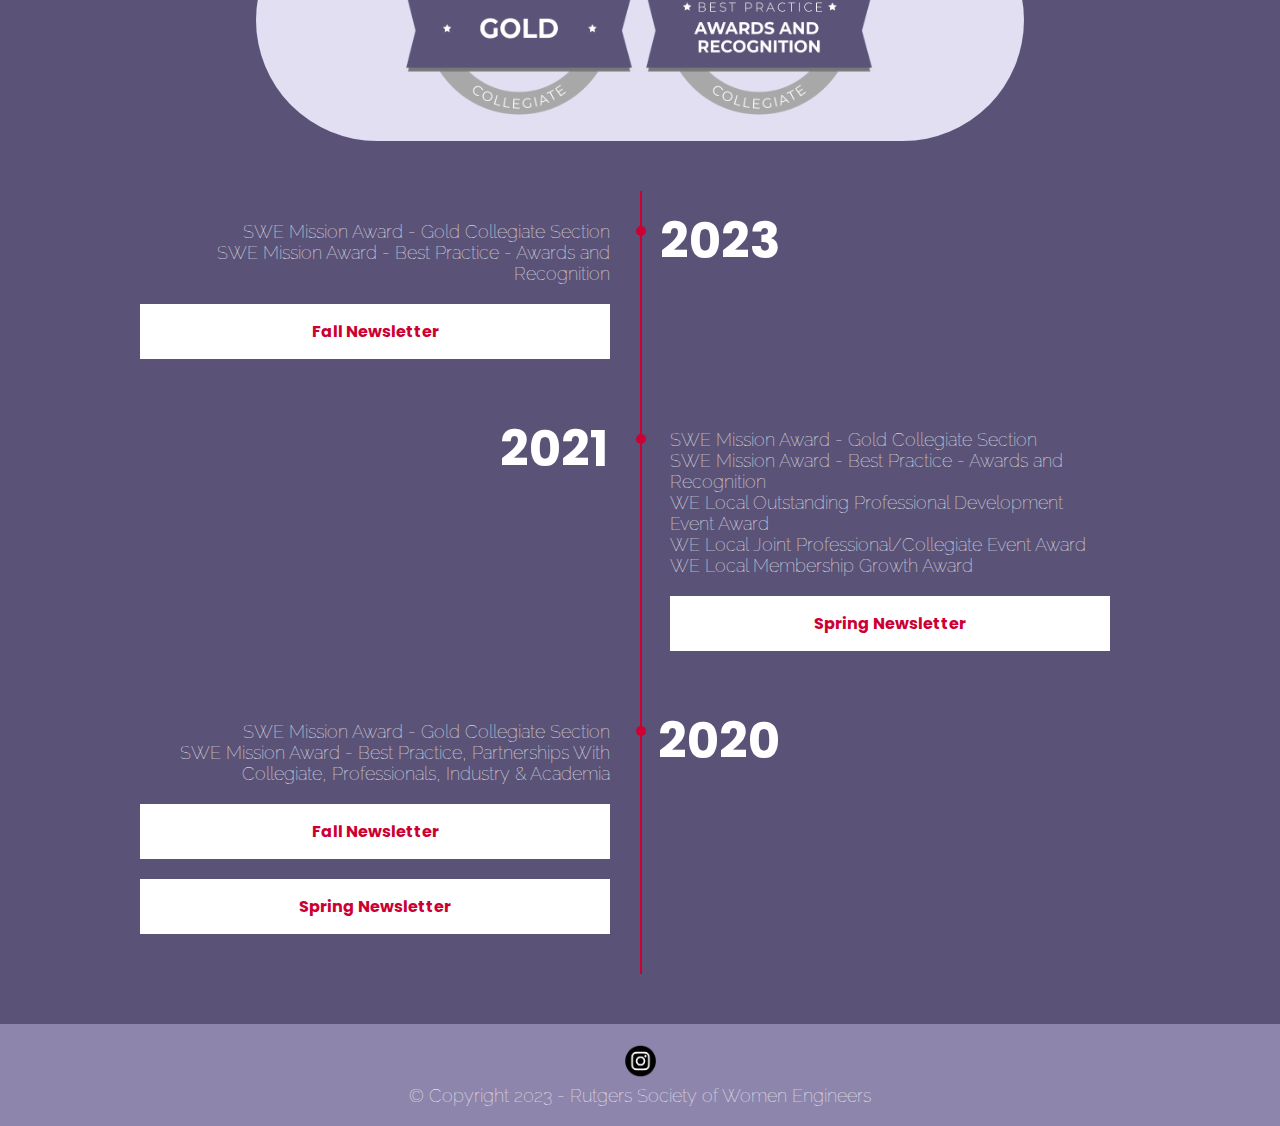
==== commit d25cd37b: "clean up" ====
--- a/aboutus.html
+++ b/aboutus.html
@@ -2,8 +2,8 @@
     <head>
         <meta charset="utf-8">
         <meta http-equiv="X-UA-Compatible" content="IE=edge">
-        <title></title>
-        <meta name="description" content="">
+        <title>Rutgers Society of Women Engineers</title>
+        <meta name="description" content="Rutgers University New Brunswick chapter of Society of Women Engineers">
         <meta name="viewport" content="width=device-width, initial-scale=1">
         <link rel="stylesheet" href="style.css">
         <link rel="apple-touch-icon" sizes="180x180" href="img/favicon_io/apple-touch-icon.png">
@@ -16,6 +16,8 @@
         <div class="site-wrapper">
             <nav>
                 <a href="index.html"><img src="/img/icons/RU_SWE_logo/SWE_Logo_Rutgers_University_4C.png" height="70px"></a>
+                <a href="aboutus.html"><img src="img/Badges-Collegiate_Gold2023.png" height="80px"></a>
+                <a href="aboutus.html"><img src="img/AwardsandRecognition2023.png" height="80px"></a>
                 <ul class="nav-links">
                     <li><a href="index.html">Home</a></li>
                     <li class="current"><a href="aboutus.html">About Us</a></li>
@@ -44,104 +46,94 @@
                     </div>
                     <div class="img-grid">
                         <div class="eboard-box">
-                            <img id = "headshot" src="/img/headshots/2020_2021/resized/DeanWhite.jpg">
+                            <img id = "headshot" src="/img/headshots/2023_2024/DeanWhite.jpg">
                             <h4>Faculty Advisor</h4>
                             <p>Candiece White</p>
                         </div>
                         <div class="eboard-box">
-                            <img id = "headshot" src="/img/headshots/2021_2022/final/Alisha.jpg">
+                            <img id = "headshot" src="/img/headshots/2023_2024/Maria.jpg">
                             <h4>President</h4>
-                            <p>Alisha Zhu</p>
-                        </div>
-                        <div class="eboard-box">
-                            <img id = "headshot" src="/img/headshots/2022_2023/final/Crystal.jpg">
-                            <h4>Internal Vice President</h4>
-                            <p>Crystal Holmes</p>
-                        </div>
-                        <div class="eboard-box">
-                            <img id = "headshot" src="/img/headshots/2022_2023/final/Maria.jpg">
-                            <h4>External Vice President</h4>
                             <p>Maria Galkin</p>
                         </div>
                         <div class="eboard-box">
-                            <img id = "headshot" src="/img/headshots/2022_2023/final/Taqiya.jpg">
-                            <h4>Secretary</h4>
-                            <p>Taqiya Ehsan</p>
+                            <img id = "headshot" src="/img/headshots/2023_2024/Aadya.jpg">
+                            <h4>External Vice President</h4>
+                            <p>Aadya Gadkari</p>
                         </div>
                         <div class="eboard-box">
-                            <img id = "headshot" src="/img/headshots/2021_2022/final/Belinda.jpg">
-                            <h4>Treasurer</h4>
-                            <p>Belinda Wong</p>
-                        </div>
-                        <div class="eboard-box">
-                            <img id = "headshot" src="/img/headshots/2022_2023/final/Julia.jpg">
-                            <h4>Industry Mentorship Chair</h4>
-                            <p>Julia Orlowski</p>
-                        </div>
-                        <div class="eboard-box">
-                            <img id = "headshot" src="/img/headshots/2022_2023/final/Mira.jpg">
-                            <h4>Alumni Relations Chair</h4>
-                            <p>Mira Yin</p>
-                        </div>
-                        <div class="eboard-box">
-                            <img id = "headshot" src="/img/headshots/2022_2023/final/Anusri.jpeg">
-                            <h4>STEM Outreach Chair</h4>
-                            <p>Anusri Arora</p>
-                        </div>
-                        <div class="eboard-box">
-                            <img id = "headshot" src="/img/headshots/2020_2021/resized/Anushka.jpg">
-                            <h4>Fundraising Chair</h4>
-                            <p>Anushka Pathak</p>
-                        </div>
-                        <div class="eboard-box">
-                            <img id = "headshot" src="/img/headshots/2021_2022/final/Anisha.png">
-                            <h4>Community Service Chair</h4>
+                            <img id = "headshot" src="/img/headshots/2023_2024/Anisha.jpg">
+                            <h4>Internal Vice President</h4>
                             <p>Anisha Jackson</p>
                         </div>
                         <div class="eboard-box">
-                            <img id = "headshot" src="/img/headshots/2022_2023/final/Rudrani.jpg">
-                            <h4>Public Relations Chair</h4>
+                            <img id = "headshot" src="/img/headshots/2023_2024/Rudrani.jpg">
+                            <h4>Secretary</h4>
                             <p>Rudrani Ghosh</p>
                         </div>
                         <div class="eboard-box">
-                            <img id = "headshot" src="/img/headshots/2022_2023/final/Ritika.jpg">
-                            <h4>Digital Media Chair</h4>
-                            <p>Ritika Rao</p>
+                            <img id = "headshot" src="/img/headshots/2023_2024/Carina.jpg">
+                            <h4>Treasurer</h4>
+                            <p>Carina Manek</p>
                         </div>
                         <div class="eboard-box">
-                            <img id = "headshot" src="/img/headshots/2022_2023/final/Megha.jpg">
+                            <img id = "headshot" src="/img/headshots/2023_2024/Sriya.jpg">
+                            <h4>STEM Outreach</h4>
+                            <p>Sriya Bapatla</p>
+                        </div>
+                        <div class="eboard-box">
+                            <img id = "headshot" src="/img/headshots/2023_2024/Bhakti.jpg">
+                            <h4>Fundraising Chair</h4>
+                            <p>Bhakti Ramani</p>
+                        </div>
+                        <div class="eboard-box">
+                            <img id = "headshot" src="/img/headshots/2023_2024/Sarah.jpg">
+                            <h4>Media Coordinator</h4>
+                            <p>Sarah Mah</p>
+                        </div>
+                        <div class="eboard-box">
+                            <img id = "headshot" src="/img/headshots/2023_2024/Megha.jpg">
                             <h4>Advocacy Chair</h4>
                             <p>Megha Senthil</p>
                         </div>
                         <div class="eboard-box">
-                            <img id = "headshot" src="/img/headshots/2022_2023/final/Carina.jpeg">
-                            <h4>Engineering Governing Council Representative</h4>
-                            <p>Carina Manek</p>
+                            <img id = "headshot" src="/img/headshots/2023_2024/Vidushi.jpg">
+                            <h4>Webmaster</h4>
+                            <p>Vidushi Jindal</p>
                         </div>
+                        <div class="eboard-box">
+                            <img id = "headshot" src="/img/headshots/2023_2024/Nabeeha.jpg">
+                            <h4>Professional Mentorship Chair</h4>
+                            <p>Nabeeha Mamun</p>
+                        </div>
+                        <div class="eboard-box">
+                            <img id = "headshot" src="/img/headshots/2023_2024/Alyssa.jpg">
+                            <h4>Community Service</h4>
+                            <p>Alyssa Katwala</p>
+                        </div>
+                        <div class="eboard-box">
+                            <img id = "headshot" src="/img/headshots/2023_2024/Ankita.jpg">
+                            <h4>EGC Representative</h4>
+                            <p>Ankita Akanksha</p>
+                        </div>
+                        <div class="eboard-box">
+                            <img id = "headshot" src="/img/headshots/2023_2024/Rishita.jpg">
+                            <h4>Freshmen Representative</h4>
+                            <p>Rishita Dasgupta</p>
+                        </div>
+                        <div class="eboard-box">
+                            <img id = "headshot" src="/img/headshots/2023_2024/Patience.jpg">
+                            <h4>Freshmen Representative</h4>
+                            <p>Patience Affum</p>
+                        </div>
+                    </div>
                        <!--- <div class="eboard-box">
                             <img id = "headshot" src="insert link">
                             <h4>Historian</h4>
                             <p>insert name</p>
                         </div> -->
-                   
-                        <div class="eboard-box">
-                            <img id = "headshot" src="/img/headshots/2022_2023/final/Vidushi.jpg">
-                            <h4>Freshman Representative</h4>
-                            <p>Vidushi Jindal</p>
-                        </div>
-                        <div class="eboard-box">
-                            <img id = "headshot" src="/img/headshots/2022_2023/final/Nabeeha.jpg">
-                            <h4>Freshman Representative</h4>
-                            <p>Nabeeha Mamun</p>
-                        </div>
                     </div>
                 </div>
                 
-                <div class="pdfs">
-                    <h2>Want to learn more about what we do?</h2>
-                    <p class=""><a href=docs/eboardresponsibilities.pdf target="_blank">Click here to learn about our E-board responsibilities</a></p>
-                    <p class=""> <a href=docs/chairresponsibilities.pdf target="_blank"> Click here to learn about our Chair responsibilities</a></p>
-                </div>
     
             </section>  
             <div class="a-n">
@@ -149,23 +141,28 @@
             </div>
             <div class="badges">
                 <div class="badges-row">
-                    <img src="/img/Badges-Collegiate_Gold2021.png" width="33%">
-                    <img src="/img/Badges-Collegiate_Partnerships2021.png" width="33%">
-                </div>
-                <div class="badges-row">
-                    <img src="/img/Badges-Collegiate_ProfDev2021.png" width="33%">
-                    <img src="/img/Badges-Collegiate_JointProf2021.png" width="33%">
-                    <img src="/img/Badges-Collegiate_MembGrowth2021.png" width="33%">
+                    <img src="/img/Badges-Collegiate_Gold2023.png" width="33%">
+                    <img src="/img/AwardsandRecognition2023.png" width="33%">
                 </div>
             </div>
             <div class="timeline">
                 <ul>
                     <li>
                         <div class="content">
+                            <h3>2023</h3>
+                            <div class="awards">
+                                <p>SWE Mission Award - Gold Collegiate Section</p>
+                                <p>SWE Mission Award - Best Practice - Awards and Recognition</p>
+                            </div>
+                            <a class="button" href="/docs/newsletters/Fall 2023 Newsletter.pdf" target="_blank">Fall Newsletter</a>
+                        </div>
+                    </li>
+                    <li>
+                        <div class="content">
                             <h3>2021</h3>
                             <div class="awards">
                                 <p>SWE Mission Award - Gold Collegiate Section</p>
-                                <p>SWE Mission Award - Best Practice, Partnerships With Collegiate, Professionals, Industry & Academia</p>
+                                <p>SWE Mission Award - Best Practice - Awards and Recognition</p>
                                 <p>WE Local Outstanding Professional Development Event Award</p>
                                 <p>WE Local Joint Professional/Collegiate Event Award</p>
                                 <p>WE Local Membership Growth Award</p>
@@ -184,99 +181,15 @@
                             <a class="button" href="docs/newsletters/Spring 2020 Newsletter.pdf" target="_blank">Spring Newsletter</a>
                         </div>
                     </li>
-                    <li>
-                        <div class="content">
-                            <h3>2019</h3>
-                            <div class="awards">
-                                <p>SWE Mission Award - Gold Collegiate Section</p>
-                                <p>WE Local Outstanding Professional Development Event Award</p>
-                                <p>WE Local Joint Professional/Collegiate Event Award</p>
-                            </div>
-                            <a class="button" href="docs/newsletters/Fall 2019 Newsletter.pdf" target="_blank">Fall Newsletter</a>
-                            <a class="button" href="docs/newsletters/newsletter_spring2019.pdf" target="_blank">Spring Newsletter</a>
-                        </div>
-                    </li>
-                    <li>
-                        <div class="content">
-                            <h3>2018</h3>
-                            <div class="awards">
-                                <p>SWE Mission Award - Gold Collegiate Section</p>
-                                <p>SWE Region E Governor's Choice Award</p>
-                                <p>EGC Best Outreach Event</p>
-                                <p>EGC Social Butterfly</p>
-                                <p>EGC Perfect Attendance</p>
-                            </div>                        
-                            <a class="button" href="docs/newsletters/newsletter_fall2018.pdf" target="_blank">Fall Newsletter</a>
-                            <a class="button" href="docs/newsletters/newsletter_spring2018.pdf" target="_blank">Spring Newsletter</a>
-                        </div>
-                    </li>
-                    <li>
-                        <div class="content">
-                            <h3>2017</h3>
-                            <div class="awards">
-                                <p>EGC Event of the Semester - SHE-SWE-MEET Career Fair</p>
-                                <p>EGC Best High School Outreach</p>
-                                <p>EGC Best Networking Event</p>
-                                <p>EGC Best Jointly Held Event</p>
-                                <p>EGC Best Underrepresented Society</p>
-                                <p>EGC Social Butterfly</p>
-                                <p>SWE Region E Outstanding Collegiate Section First Place</p>
-                            </div>
-                            <a class="button" href="docs/newsletters/newsletter_fall2017.pdf" target="_blank">Fall Newsletter</a>
-                            <a class="button" href="docs/newsletters/newsletter_spring2017.pdf" target="_blank">Spring Newsletter</a>
-                        </div>
-                    </li>
-                    <li>
-                        <div class="content">
-                            <h3>2016</h3>
-                            <div class="awards">
-    
-                            </div>
-                            <a class="button" href="docs/newsletters/newsletter_fall2016.pdf" target="_blank">Fall Newsletter</a>
-                            <a class="button" href="docs/newsletters/newsletter_spring2016.pdf" target="_blank">Spring Newsletter</a>
-                        </div>
-                    </li>
-                    <li>
-                        <div class="content">
-                            <h3>2015</h3>
-                            <div class="awards">
-                                <p>SWE Region E Governor's Choice Award</p>
-                                <p>EGC Most Active Rutgers Engineering Organization</p>
-                            </div>
-                            <a class="button" href="docs/newsletters/newsletter_fall2015.pdf" target="_blank">Fall Newsletter</a>
-                            <a class="button" href="docs/newsletters/newsletter_spring2015.pdf" target="_blank">Spring Newsletter</a>
-                        </div>
-                    </li>
-                    <li>
-                        <div class="content">
-                            <h3>2014</h3>
-                            <div class="awards">
-                                <p>EGC Most Active Rutgers Engineering Organization</p>
-                            </div>
-                            <a class="button" href="docs/newsletters/newsletter_fall2014.pdf" target="_blank">Fall Newsletter</a>
-                            <a class="button" href="docs/newsletters/newsletter_spring2014.pdf" target="_blank">Spring Newsletter</a>
-                        </div>
-                    </li>
-                    <li>
-                        <div class="content">
-                            <h3>2013</h3>
-                            <div class="awards">
-                                <p>EGC Best Rutgers Engineering Organization</p>
-                            </div>
-                            <a class="button" href="docs/newsletters/newsletter_spring2013.pdf" target="_blank">Spring Newsletter</a>
-                        </div>
-                    </li>
                     <div style="clear: both;"></div>
                 </ul>
             </div>
             <footer>
                 <div class="socials">
-                    <a href="https://www.facebook.com/SWERutgers"><img src="/img/icons/facebook.png" width="30"></a>
                     <a href="https://www.instagram.com/swerutgers/"><img src="/img/icons/instagram.png" width="45"></a>
-                    <a href="https://twitter.com/SWERutgers"><img src="/img/icons/twitter.png" width="35"></a>
                 </div>
                 <div class="copyright">
-                    <p class="text-center">© Copyright 2020 - Rutgers Society of Women Engineers</p>
+                    <p class="text-center">© Copyright 2023 - Rutgers Society of Women Engineers</p>
                 </div>
             </footer>
         </div>
--- a/style.css
+++ b/style.css
@@ -128,7 +128,7 @@
 
 /* Home **/
 .showcase .home{
-    background:linear-gradient(rgba(90, 83, 119, 0.5), rgba(90, 83, 119, .5)), url('/img/board22conf.jpg') no-repeat center top;
+    background: linear-gradient(rgba(90, 83, 119, 0.5), rgba(90, 83, 119, .5)), url('/img/eoy221.jpg') no-repeat center top;
     display: block;
     margin-bottom: auto;
     margin-left: auto;
@@ -140,11 +140,11 @@
 }
 
 .showcase h1{
-    font-family: 'Bad Script', sans-serif;
+    font-family: 'Pacifico', sans-serif;
     font-size: 50px;
-    padding-top: 70px;
+    padding-top: 0px;
     margin-bottom: 10px;
-    font-weight: bold;
+    font-weight: normal;
 }
 
 /* Boxes **/
@@ -177,16 +177,18 @@
     width: 40%;
     padding:0;
     margin:0;
-    padding-top: 30px;
-    text-align: center;
-    padding-left: 80px;
+    padding-top: 0;
+    text-align: center;
+    padding-left:0;
+    padding-right: 30;
 }
 
 #calendar .cal{
     float: right;
-    width: 40%;
-    text-align: center;
-    padding:0;
+    width: 60%;
+    text-align: center;
+    padding:0;
+    padding-left: 70px;
     margin:0;
 }
 
@@ -214,6 +216,7 @@
 }
 #eboard{
     background: #2f2942;
+    padding-bottom: 70px;
 }
 .img-grid {
     display: grid;
@@ -224,7 +227,7 @@
 }
 #eboard h2{
     text-align: center;
-    padding: 20px; 
+    padding: 40px; 
 }
 #eboard h4{
     font-weight: lighter;
@@ -238,13 +241,13 @@
     border-radius: 50px;
 }
 .eboard-box p{
-    font-size: 16px;
+    font-size: 18px;
 }
 .description {
-    padding: 0 18px;
-    /*max-height: 0;
+    padding: 18px;
+    max-height: 0;
     overflow: hidden;
-    transition: max-height 0.2s ease-out;*/
+    transition: max-height 0.2s ease-out;
     text-align: center;
     color: #f1f1f1;
     background-color: #2f2942;
@@ -386,6 +389,94 @@
 }
 
 /* Get Involved **/
+* {box-sizing:border-box}
+
+/* Slideshow container */
+.slideshow-container {
+  max-width: 1000px;
+  position: relative;
+  margin: auto;
+}
+
+/* Hide the images by default */
+.mySlides {
+  display: none;
+}
+
+/* Next & previous buttons */
+.prev, .next {
+  cursor: pointer;
+  position: absolute;
+  top: 50%;
+  width: auto;
+  margin-top: -22px;
+  padding: 16px;
+  color: white;
+  font-weight: bold;
+  font-size: 18px;
+  transition: 0.6s ease;
+  border-radius: 0 3px 3px 0;
+  user-select: none;
+}
+
+/* Position the "next button" to the right */
+.next {
+  right: 0;
+  border-radius: 3px 0 0 3px;
+}
+
+/* On hover, add a black background color with a little bit see-through */
+.prev:hover, .next:hover {
+  background-color: rgba(0,0,0,0.8);
+}
+
+/* Caption text */
+.text {
+  color: #f2f2f2;
+  font-size: 15px;
+  padding: 8px 12px;
+  position: absolute;
+  bottom: 8px;
+  width: 100%;
+  text-align: center;
+}
+
+/* Number text (1/3 etc) */
+.numbertext {
+  color: #f2f2f2;
+  font-size: 12px;
+  padding: 8px 12px;
+  position: absolute;
+  top: 0;
+}
+
+/* The dots/bullets/indicators */
+.dot {
+  cursor: pointer;
+  height: 15px;
+  width: 15px;
+  margin: 0 2px;
+  background-color: #bbb;
+  border-radius: 50%;
+  display: inline-block;
+  transition: background-color 0.6s ease;
+}
+
+.active, .dot:hover {
+  background-color: #717171;
+}
+
+/* Fading animation */
+.fade {
+  animation-name: fade;
+  animation-duration: 1.5s;
+}
+
+@keyframes fade {
+  from {opacity: .4}
+  to {opacity: 1}
+}
+
 .showcase .getinvolved{
     min-height: 200px;
     text-align: center;
